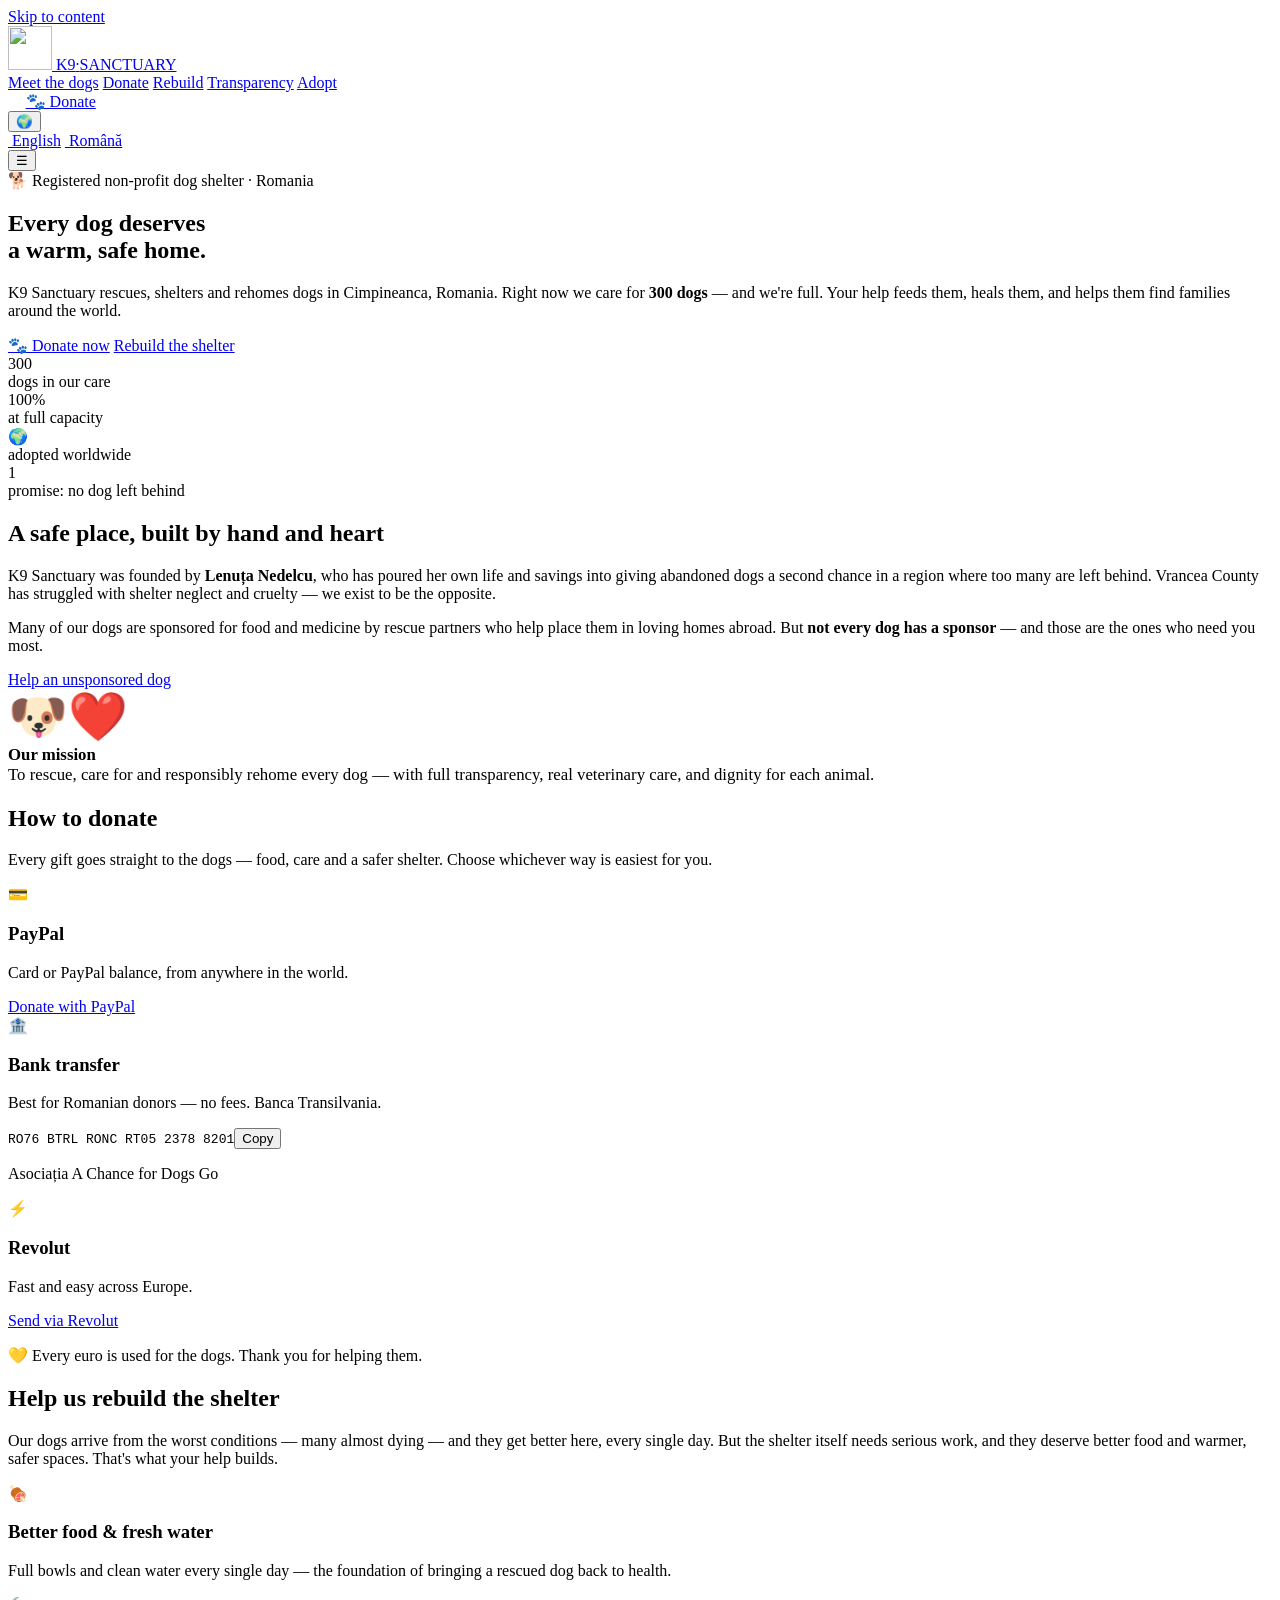
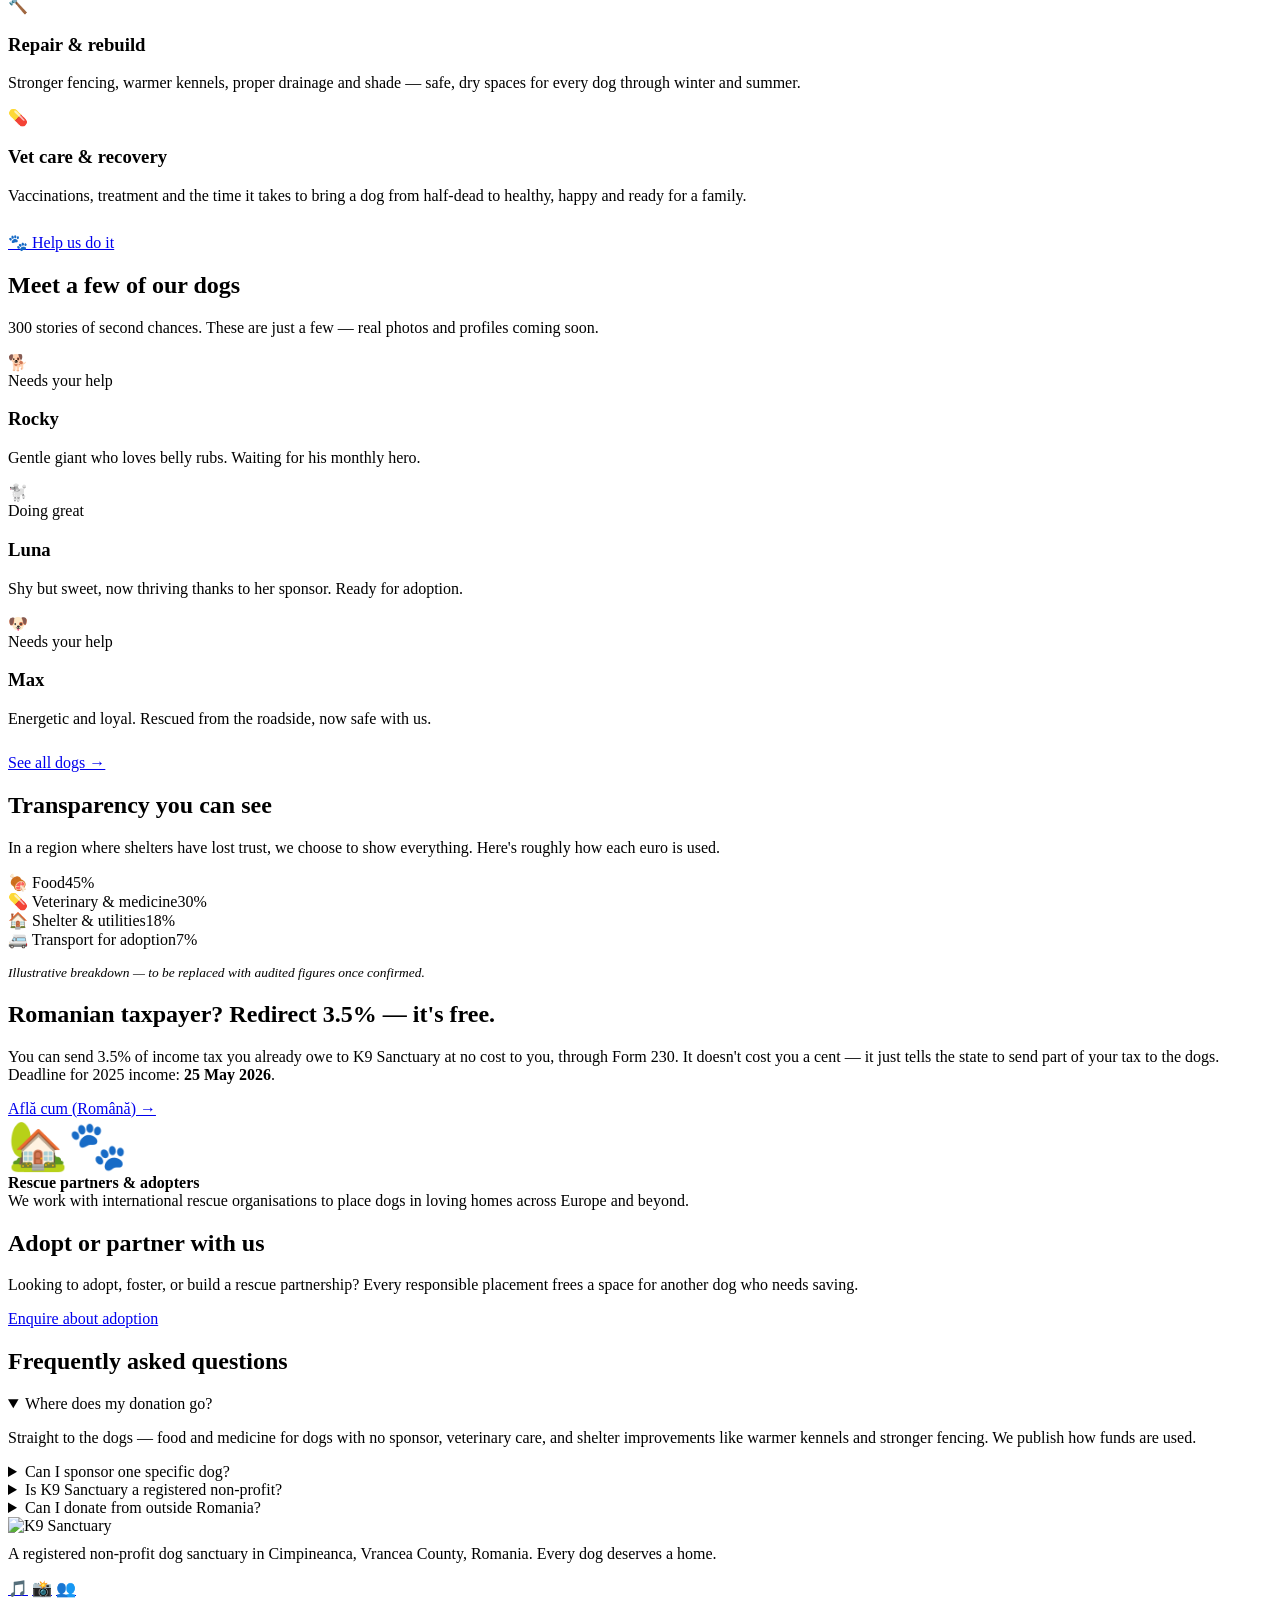
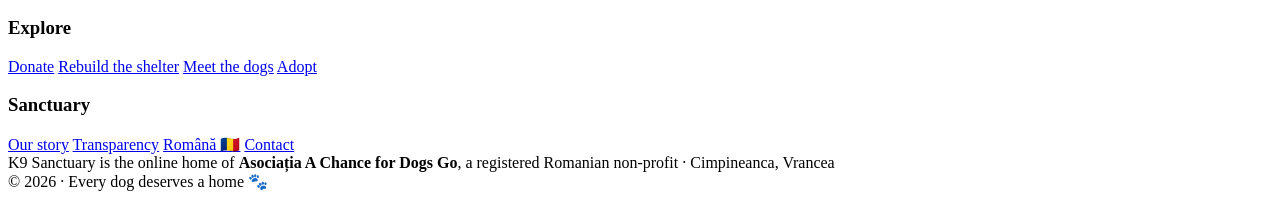
==== index.html @ 044aaf77 "Add files via upload" ====
<!DOCTYPE html>
<html lang="en">
<head>
<meta charset="UTF-8">
<meta name="viewport" content="width=device-width, initial-scale=1.0">
<title>K9 Sanctuary — Help 300 Rescued Dogs in Romania | Donate &amp; Sponsor</title>
<meta name="description" content="K9 Sanctuary is the home of Asociația A Chance for Dogs Go, a registered Romanian non-profit shelter in Cimpineanca caring for 300 rescued dogs. Donate to help feed them, fund vet care and rebuild the shelter. Every dog deserves a home.">
<meta name="theme-color" content="#1A1512">
<meta name="robots" content="index, follow">
<link rel="canonical" href="https://k9sanctuary.org/">
<link rel="alternate" hreflang="en" href="https://k9sanctuary.org/">
<link rel="alternate" hreflang="ro" href="https://k9sanctuary.org/ro/">
<link rel="alternate" hreflang="x-default" href="https://k9sanctuary.org/">
<!-- Open Graph -->
<meta property="og:type" content="website">
<meta property="og:site_name" content="K9 Sanctuary">
<meta property="og:title" content="K9 Sanctuary — Help 300 Rescued Dogs in Romania">
<meta property="og:description" content="A registered non-profit dog shelter caring for 300 rescued dogs. Sponsor, donate or adopt — every dog deserves a home.">
<meta property="og:url" content="https://k9sanctuary.org/">
<meta property="og:image" content="https://k9sanctuary.org/assets/og-image.png">
<meta property="og:locale" content="en">
<meta property="og:locale:alternate" content="ro">
<meta name="twitter:card" content="summary_large_image">
<meta name="twitter:title" content="K9 Sanctuary — Help 300 Rescued Dogs in Romania">
<meta name="twitter:description" content="Donate to help 300 rescued dogs — food, vet care and a safer shelter. Every dog deserves a home.">
<meta name="twitter:image" content="https://k9sanctuary.org/assets/og-image.png">
<link rel="icon" type="image/svg+xml" href="assets/favicon.svg">
<link rel="icon" type="image/png" sizes="192x192" href="assets/icon-192.png">
<link rel="apple-touch-icon" href="assets/apple-touch-icon.png">
<link rel="manifest" href="manifest.webmanifest">
<link rel="preconnect" href="https://fonts.googleapis.com">
<link rel="preconnect" href="https://fonts.gstatic.com" crossorigin>
<link rel="stylesheet" href="assets/styles.css">
<script defer src="assets/app.js"></script>
<!-- Structured data -->
<script type="application/ld+json">
{
  "@context":"https://schema.org",
  "@type":"NGO",
  "name":"K9 Sanctuary",
  "alternateName":"K9 Sanctuary Dog Shelter",
  "url":"https://k9sanctuary.org/",
  "logo":"https://k9sanctuary.org/assets/logo.svg",
  "description":"A registered non-profit dog shelter in Cimpineanca, Vrancea County, Romania, caring for 300 rescued dogs.",
  "foundingLocation":"Cimpineanca, Vrancea, Romania",
  "areaServed":"Worldwide",
  "address":{"@type":"PostalAddress","addressLocality":"Cimpineanca","addressRegion":"Vrancea","addressCountry":"RO"},
  "seeks":{"@type":"Demand","name":"Donations to feed and care for rescued dogs"}
}
</script>
<script type="application/ld+json">
{
  "@context":"https://schema.org","@type":"FAQPage","mainEntity":[
    {"@type":"Question","name":"Where does my donation go?","acceptedAnswer":{"@type":"Answer","text":"Donations pay for food, veterinary care and medicine for dogs that have no sponsor, plus shelter improvements such as fencing, kennels and heating."}},
    {"@type":"Question","name":"Can I sponsor a specific dog?","acceptedAnswer":{"@type":"Answer","text":"Yes. Monthly sponsorship covers one dog's food and basic care. You receive updates and photos of the dog you support."}},
    {"@type":"Question","name":"Is K9 Sanctuary a registered non-profit?","acceptedAnswer":{"@type":"Answer","text":"Yes. K9 Sanctuary is a registered Romanian non-profit association, listed in the ANAF register of non-profit entities."}}
  ]
}
</script>
</head>
<body>
<a class="skip" href="#main">Skip to content</a>

<header class="nav">
  <div class="nav-inner">
    <a class="brand" href="index.html" aria-label="K9 Sanctuary home">
      <img class="spin-badge" src="assets/paw-badge.svg" alt="" width="44" height="44">
      <span class="logo-text">K9<span class="dot">·</span>SANCTUARY</span>
    </a>
    <nav class="nav-links" id="nav-links">
      <a href="#dogs">Meet the dogs</a>
      <a href="#donate">Donate</a>
      <a href="#rebuild">Rebuild</a>
      <a href="#transparency">Transparency</a>
      <a href="#adopt">Adopt</a>
    </nav>
    <div class="nav-tools">
      <a class="btn btn-primary" href="#donate" style="padding:.6em 1.1em">🐾 Donate</a>
      <div class="lang">
        <button class="icon-btn" id="lang-btn" aria-label="Change language">🌍</button>
        <div class="lang-menu" id="lang-menu">
          <a href="index.html"><img src="https://flagcdn.com/w20/gb.png" alt=""> English</a>
          <a href="ro/"><img src="https://flagcdn.com/w20/ro.png" alt=""> Română</a>
        </div>
      </div>
      <button class="icon-btn menu-toggle" id="menu-toggle" aria-label="Menu">☰</button>
    </div>
  </div>
</header>

<main id="main">

<section class="hero">
  <div class="paw-bg"></div>
  <div class="wrap">
    <span class="eyebrow">🐕 Registered non-profit dog shelter · Romania</span>
    <h1>Every dog deserves<br>a warm, safe home.</h1>
    <p class="lead">K9 Sanctuary rescues, shelters and rehomes dogs in Cimpineanca, Romania. Right now we care for <strong>300 dogs</strong> — and we're full. Your help feeds them, heals them, and helps them find families around the world.</p>
    <div class="hero-cta">
      <a class="btn btn-primary btn-lg" href="#donate">🐾 Donate now</a>
      <a class="btn btn-ghost btn-lg" href="#rebuild">Rebuild the shelter</a>
    </div>
    <div class="stats">
      <div class="stat"><div class="n">300</div><div class="l">dogs in our care</div></div>
      <div class="stat"><div class="n">100%</div><div class="l">at full capacity</div></div>
      <div class="stat"><div class="n">🌍</div><div class="l">adopted worldwide</div></div>
      <div class="stat"><div class="n">1</div><div class="l">promise: no dog left behind</div></div>
    </div>
  </div>
</section>

<section id="story">
  <div class="wrap g2 grid" style="align-items:center">
    <div>
      <h2>A safe place, built by hand and heart</h2>
      <p>K9 Sanctuary was founded by <strong>Lenuța Nedelcu</strong>, who has poured her own life and savings into giving abandoned dogs a second chance in a region where too many are left behind. Vrancea County has struggled with shelter neglect and cruelty — we exist to be the opposite.</p>
      <p>Many of our dogs are sponsored for food and medicine by rescue partners who help place them in loving homes abroad. But <strong>not every dog has a sponsor</strong> — and those are the ones who need you most.</p>
      <a class="btn btn-teal" href="#donate">Help an unsponsored dog</a>
    </div>
    <div class="card center" style="font-size:1.05rem">
      <span class="emoji" style="font-size:3rem">🐶❤️</span>
      <p style="margin:0"><strong>Our mission</strong><br>To rescue, care for and responsibly rehome every dog — with full transparency, real veterinary care, and dignity for each animal.</p>
    </div>
  </div>
</section>

<section class="soft" id="donate">
  <div class="wrap">
    <div class="section-head">
      <h2>How to donate</h2>
      <p class="muted">Every gift goes straight to the dogs — food, care and a safer shelter. Choose whichever way is easiest for you.</p>
    </div>
    <div class="pay">
      <div class="pay-card">
        <span class="pay-ic">💳</span>
        <h3>PayPal</h3>
        <p class="muted">Card or PayPal balance, from anywhere in the world.</p>
        <a class="btn btn-primary" href="https://www.paypal.com/donate/?business=nedelculenuta347%40gmail.com&item_name=Help%20the%20rescued%20dogs%20%E2%80%94%20A%20Chance%20for%20Dogs%20Go&currency_code=EUR" target="_blank" rel="noopener">Donate with PayPal</a>
      </div>
      <div class="pay-card">
        <span class="pay-ic">🏦</span>
        <h3>Bank transfer</h3>
        <p class="muted">Best for Romanian donors — no fees. Banca Transilvania.</p>
        <div class="iban"><code>RO76 BTRL RONC RT05 2378 8201</code><button class="copy" type="button" data-copy="RO76BTRLRONCRT0523788201">Copy</button></div>
        <p class="muted small">Asociația A Chance for Dogs Go</p>
      </div>
      <div class="pay-card">
        <span class="pay-ic">⚡</span>
        <h3>Revolut</h3>
        <p class="muted">Fast and easy across Europe.</p>
        <a class="btn btn-teal" href="https://revolut.me/lenuta4f7h" target="_blank" rel="noopener">Send via Revolut</a>
      </div>
    </div>
    <p class="center muted small" style="margin-top:16px">💛 Every euro is used for the dogs. Thank you for helping them.</p>
  </div>
</section>

<section id="rebuild">
  <div class="wrap">
    <div class="section-head">
      <h2>Help us rebuild the shelter</h2>
      <p class="muted">Our dogs arrive from the worst conditions — many almost dying — and they get better here, every single day. But the shelter itself needs serious work, and they deserve better food and warmer, safer spaces. That's what your help builds.</p>
    </div>
    <div class="grid g3">
      <div class="card"><span class="emoji">🍖</span><h3>Better food &amp; fresh water</h3><p class="muted">Full bowls and clean water every single day — the foundation of bringing a rescued dog back to health.</p></div>
      <div class="card"><span class="emoji">🔨</span><h3>Repair &amp; rebuild</h3><p class="muted">Stronger fencing, warmer kennels, proper drainage and shade — safe, dry spaces for every dog through winter and summer.</p></div>
      <div class="card"><span class="emoji">💊</span><h3>Vet care &amp; recovery</h3><p class="muted">Vaccinations, treatment and the time it takes to bring a dog from half-dead to healthy, happy and ready for a family.</p></div>
    </div>
    <div class="center" style="margin-top:28px"><a class="btn btn-primary btn-lg" href="#donate">🐾 Help us do it</a></div>
  </div>
</section>

<section class="soft" id="dogs">
  <div class="wrap">
    <div class="section-head"><h2>Meet a few of our dogs</h2><p class="muted">300 stories of second chances. These are just a few — real photos and profiles coming soon.</p></div>
    <div class="grid g3">
      <div class="dog"><div class="ph">🐕</div><div class="body"><span class="tag need">Needs your help</span><h3>Rocky</h3><p class="muted">Gentle giant who loves belly rubs. Waiting for his monthly hero.</p></div></div>
      <div class="dog"><div class="ph">🐩</div><div class="body"><span class="tag ok">Doing great</span><h3>Luna</h3><p class="muted">Shy but sweet, now thriving thanks to her sponsor. Ready for adoption.</p></div></div>
      <div class="dog"><div class="ph">🐶</div><div class="body"><span class="tag need">Needs your help</span><h3>Max</h3><p class="muted">Energetic and loyal. Rescued from the roadside, now safe with us.</p></div></div>
    </div>
    <div class="center" style="margin-top:26px"><a class="btn btn-teal" href="#" data-soon="dogs">See all dogs →</a></div>
  </div>
</section>

<section id="transparency">
  <div class="wrap">
    <div class="section-head"><h2>Transparency you can see</h2><p class="muted">In a region where shelters have lost trust, we choose to show everything. Here's roughly how each euro is used.</p></div>
    <div class="bars">
      <div class="bar"><div class="top"><span>🍖 Food</span><span>45%</span></div><div class="track"><div class="fill" style="width:45%"></div></div></div>
      <div class="bar"><div class="top"><span>💊 Veterinary &amp; medicine</span><span>30%</span></div><div class="track"><div class="fill" style="width:30%"></div></div></div>
      <div class="bar"><div class="top"><span>🏠 Shelter &amp; utilities</span><span>18%</span></div><div class="track"><div class="fill" style="width:18%"></div></div></div>
      <div class="bar"><div class="top"><span>🚐 Transport for adoption</span><span>7%</span></div><div class="track"><div class="fill" style="width:7%"></div></div></div>
    </div>
    <p class="center muted" style="font-size:.84rem;margin-top:16px"><em>Illustrative breakdown — to be replaced with audited figures once confirmed.</em></p>
  </div>
</section>

<section class="soft" id="form230">
  <div class="wrap">
    <div class="band">
      <h2>Romanian taxpayer? Redirect 3.5% — it's free.</h2>
      <p>You can send 3.5% of income tax you already owe to K9 Sanctuary at no cost to you, through Form 230. It doesn't cost you a cent — it just tells the state to send part of your tax to the dogs. Deadline for 2025 income: <strong>25 May 2026</strong>.</p>
      <a class="btn btn-ghost btn-lg" href="ro/index.html#form230">Află cum (Română) →</a>
    </div>
  </div>
</section>

<section id="adopt">
  <div class="wrap g2 grid" style="align-items:center">
    <div class="card center"><span class="emoji" style="font-size:3rem">🏡🐾</span><p style="margin:0"><strong>Rescue partners &amp; adopters</strong><br>We work with international rescue organisations to place dogs in loving homes across Europe and beyond.</p></div>
    <div>
      <h2>Adopt or partner with us</h2>
      <p>Looking to adopt, foster, or build a rescue partnership? Every responsible placement frees a space for another dog who needs saving.</p>
      <a class="btn btn-primary" href="#contact" data-soon="adopt">Enquire about adoption</a>
    </div>
  </div>
</section>

<section class="soft">
  <div class="wrap faq">
    <div class="section-head"><h2>Frequently asked questions</h2></div>
    <details open><summary>Where does my donation go?</summary><p>Straight to the dogs — food and medicine for dogs with no sponsor, veterinary care, and shelter improvements like warmer kennels and stronger fencing. We publish how funds are used.</p></details>
    <details><summary>Can I sponsor one specific dog?</summary><p>Yes. Monthly sponsorship covers a dog's food and basic care, and you'll receive photos and updates about the dog you support.</p></details>
    <details><summary>Is K9 Sanctuary a registered non-profit?</summary><p>Yes — a registered Romanian non-profit association, listed in the ANAF register of non-profit entities, which also makes us eligible for Form 230 tax redirection.</p></details>
    <details><summary>Can I donate from outside Romania?</summary><p>Absolutely. We accept international donations by card, Apple Pay, Google Pay and PayPal, in multiple currencies. Dogs are adopted across Europe and worldwide.</p></details>
  </div>
</section>

</main>

<footer id="contact">
  <div class="wrap">
    <div class="foot-grid">
      <div>
        <img src="assets/logo.svg" alt="K9 Sanctuary" style="height:46px;margin-bottom:10px">
        <p class="muted" style="margin-top:0">A registered non-profit dog sanctuary in Cimpineanca, Vrancea County, Romania. Every dog deserves a home.</p>
        <div class="social">
          <a href="https://www.tiktok.com/@nedelcu.lenuta" target="_blank" rel="noopener" aria-label="TikTok">🎵</a>
          <a href="#" data-soon="instagram" aria-label="Instagram">📸</a>
          <a href="#" data-soon="facebook" aria-label="Facebook">👥</a>
        </div>
      </div>
      <div>
        <h3>Explore</h3>
        <a href="#donate">Donate</a>
        <a href="#rebuild">Rebuild the shelter</a>
        <a href="#dogs">Meet the dogs</a>
        <a href="#adopt">Adopt</a>
      </div>
      <div>
        <h3>Sanctuary</h3>
        <a href="#story">Our story</a>
        <a href="#transparency">Transparency</a>
        <a href="ro/">Română 🇷🇴</a>
        <a href="#contact">Contact</a>
      </div>
    </div>
    <div class="foot-bottom">K9 Sanctuary is the online home of <strong>Asociația A Chance for Dogs Go</strong>, a registered Romanian non-profit · Cimpineanca, Vrancea<br>© <span id="yr">2026</span> · Every dog deserves a home 🐾</div>
  </div>
</footer>
</body>
</html>
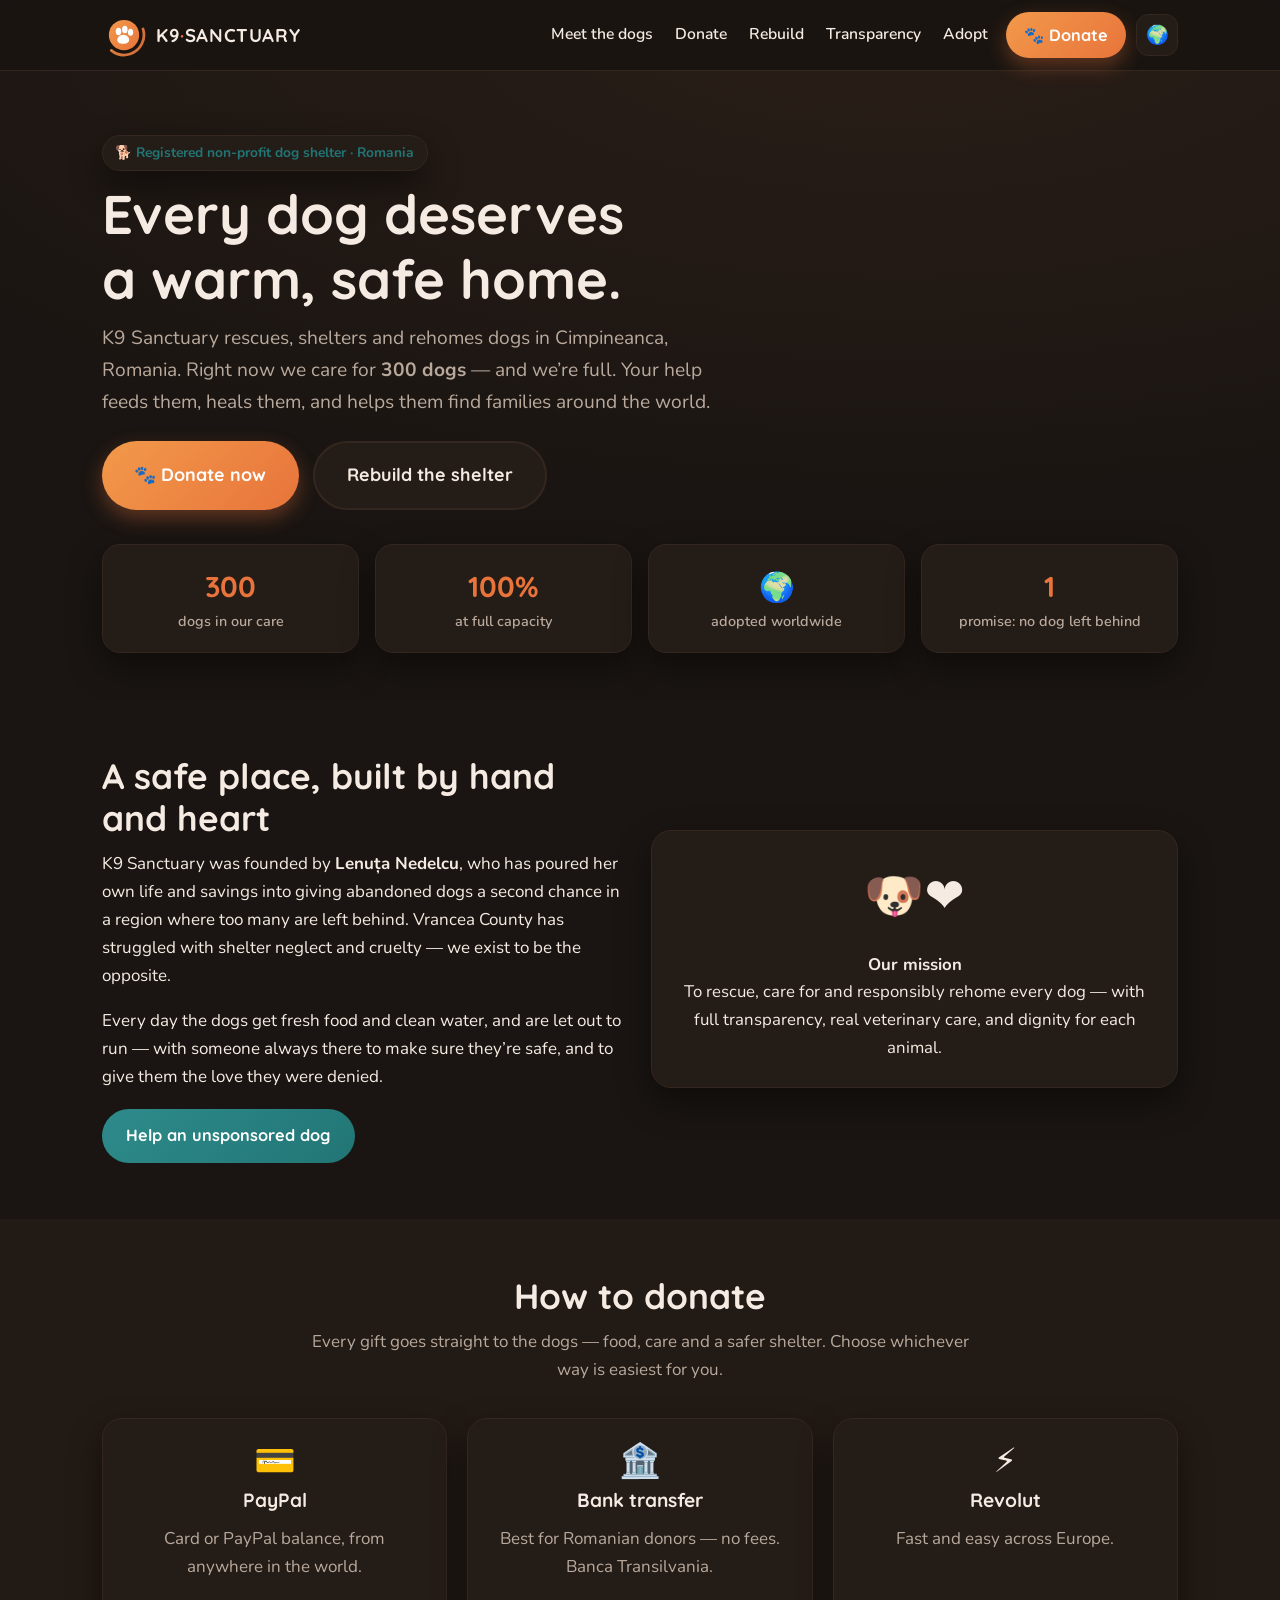
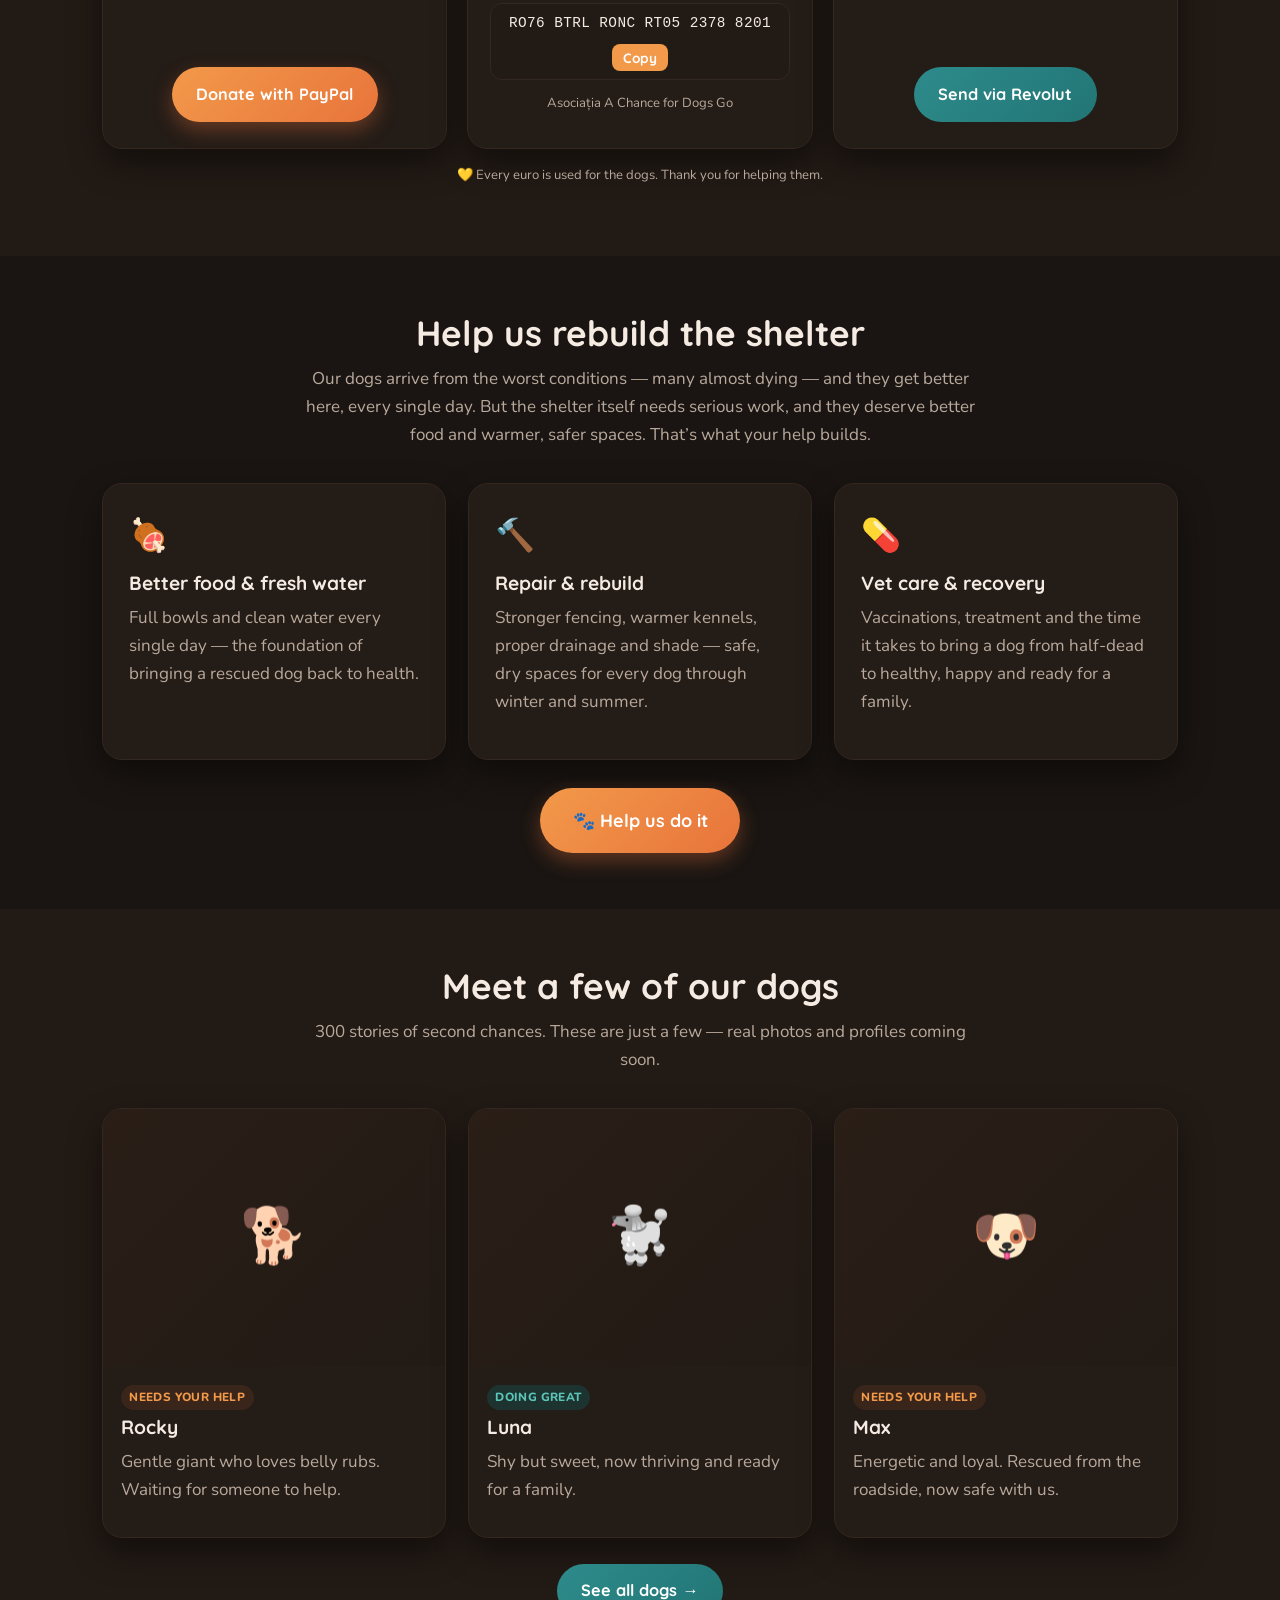
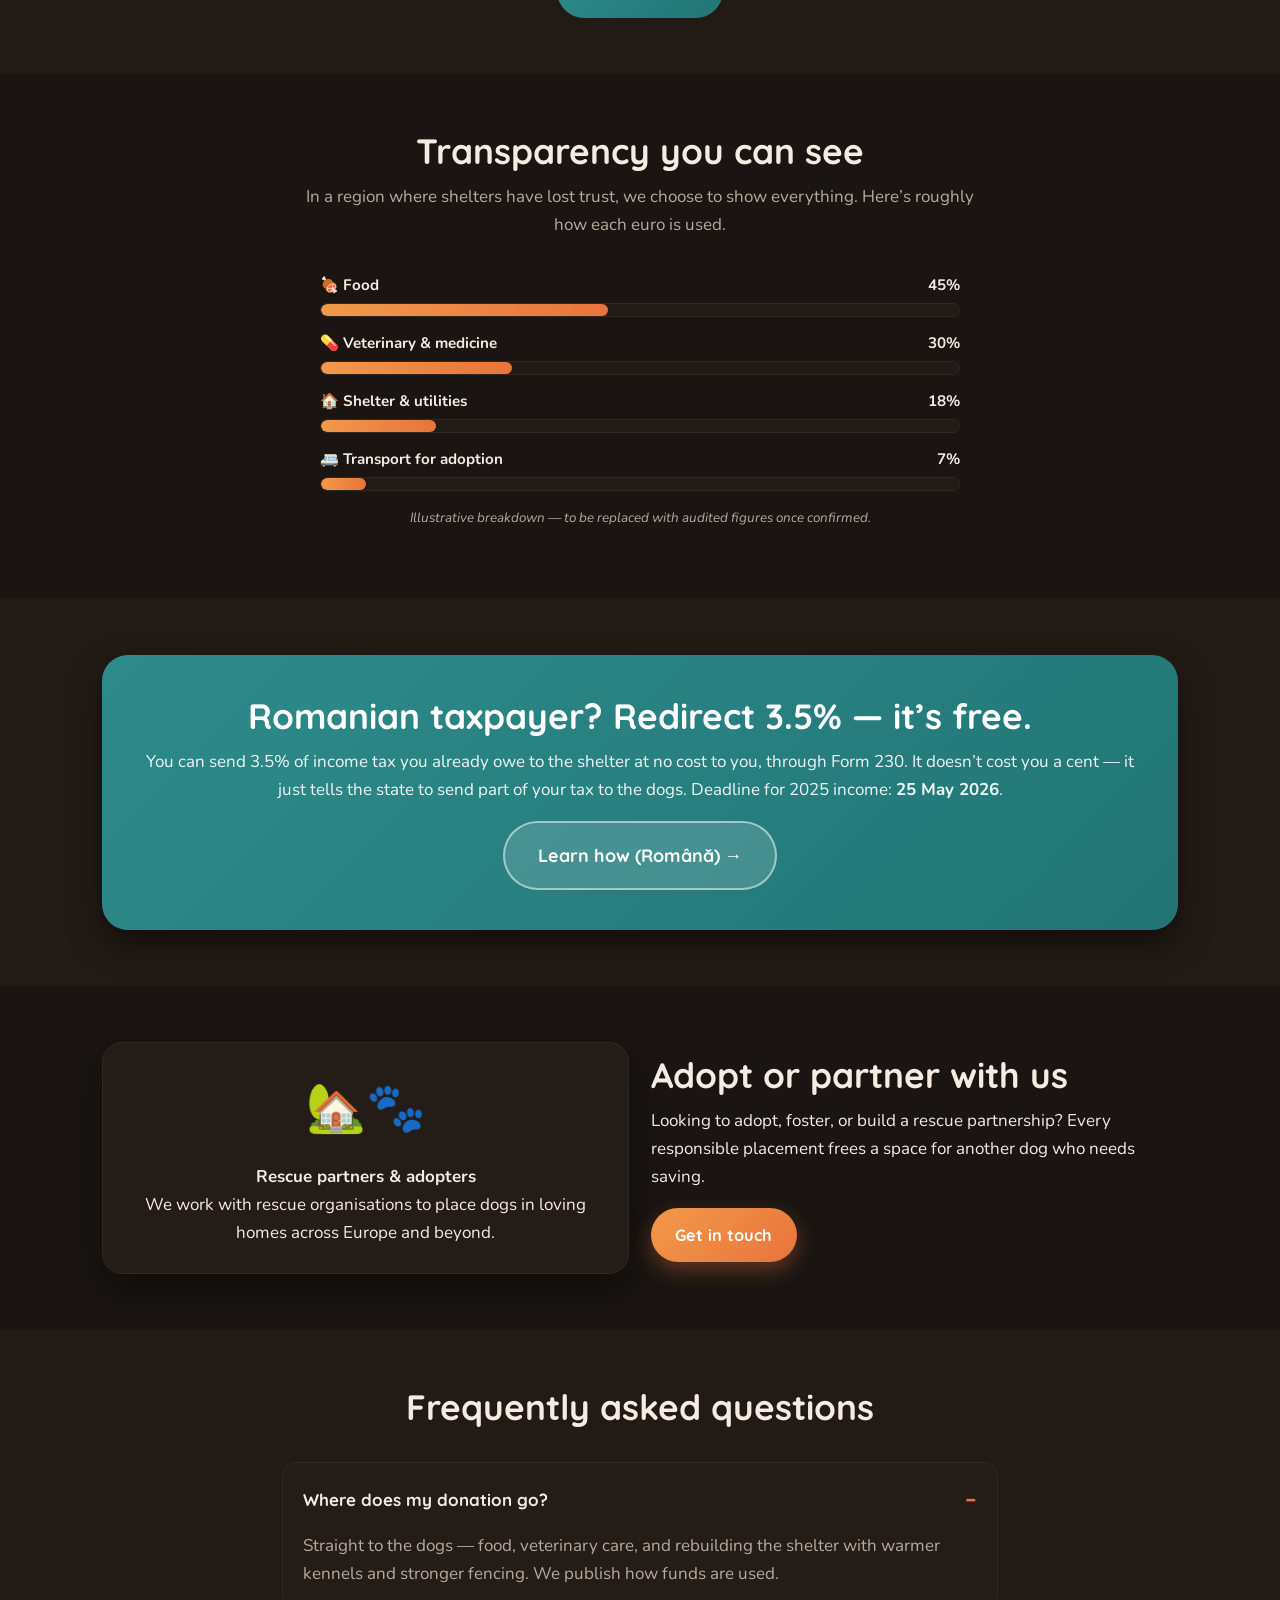
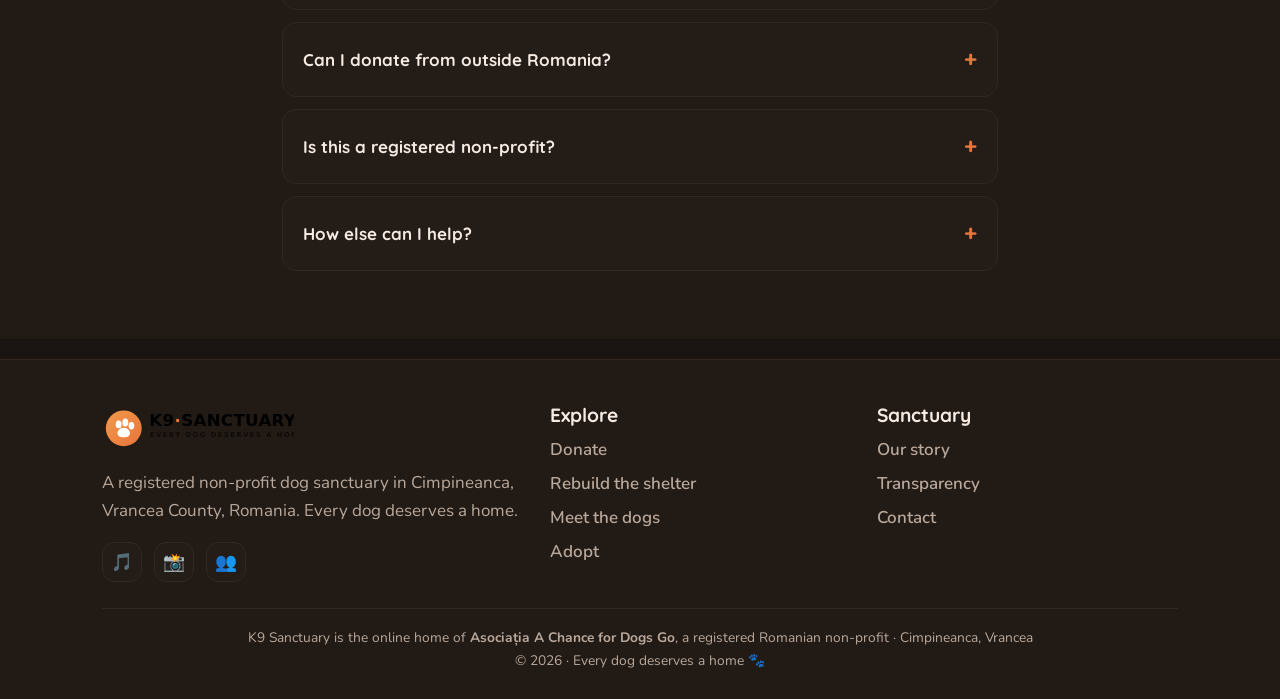
==== commit 2ccebefe: "Add files via upload" ====
--- a/index.html
+++ b/index.html
@@ -3,26 +3,35 @@
 <head>
 <meta charset="UTF-8">
 <meta name="viewport" content="width=device-width, initial-scale=1.0">
-<title>K9 Sanctuary — Help 300 Rescued Dogs in Romania | Donate &amp; Sponsor</title>
-<meta name="description" content="K9 Sanctuary is the home of Asociația A Chance for Dogs Go, a registered Romanian non-profit shelter in Cimpineanca caring for 300 rescued dogs. Donate to help feed them, fund vet care and rebuild the shelter. Every dog deserves a home.">
+<title>K9 Sanctuary — Help 300 Rescued Dogs in Romania | Donate</title>
+<meta name="description" content="K9 Sanctuary is the home of Asociația A Chance for Dogs Go, a registered Romanian non-profit shelter in Cimpineanca caring for 300 rescued dogs. Donate to help feed them, fund vet care and rebuild the shelter.">
 <meta name="theme-color" content="#1A1512">
 <meta name="robots" content="index, follow">
 <link rel="canonical" href="https://k9sanctuary.org/">
 <link rel="alternate" hreflang="en" href="https://k9sanctuary.org/">
 <link rel="alternate" hreflang="ro" href="https://k9sanctuary.org/ro/">
+<link rel="alternate" hreflang="de" href="https://k9sanctuary.org/de/">
+<link rel="alternate" hreflang="fr" href="https://k9sanctuary.org/fr/">
+<link rel="alternate" hreflang="it" href="https://k9sanctuary.org/it/">
+<link rel="alternate" hreflang="es" href="https://k9sanctuary.org/es/">
+<link rel="alternate" hreflang="nl" href="https://k9sanctuary.org/nl/">
 <link rel="alternate" hreflang="x-default" href="https://k9sanctuary.org/">
-<!-- Open Graph -->
 <meta property="og:type" content="website">
 <meta property="og:site_name" content="K9 Sanctuary">
-<meta property="og:title" content="K9 Sanctuary — Help 300 Rescued Dogs in Romania">
-<meta property="og:description" content="A registered non-profit dog shelter caring for 300 rescued dogs. Sponsor, donate or adopt — every dog deserves a home.">
+<meta property="og:title" content="K9 Sanctuary — Help 300 Rescued Dogs in Romania | Donate">
+<meta property="og:description" content="A registered non-profit shelter caring for 300 rescued dogs. Donate to help feed them, fund vet care and rebuild the shelter.">
 <meta property="og:url" content="https://k9sanctuary.org/">
 <meta property="og:image" content="https://k9sanctuary.org/assets/og-image.png">
 <meta property="og:locale" content="en">
 <meta property="og:locale:alternate" content="ro">
+<meta property="og:locale:alternate" content="de">
+<meta property="og:locale:alternate" content="fr">
+<meta property="og:locale:alternate" content="it">
+<meta property="og:locale:alternate" content="es">
+<meta property="og:locale:alternate" content="nl">
 <meta name="twitter:card" content="summary_large_image">
-<meta name="twitter:title" content="K9 Sanctuary — Help 300 Rescued Dogs in Romania">
-<meta name="twitter:description" content="Donate to help 300 rescued dogs — food, vet care and a safer shelter. Every dog deserves a home.">
+<meta name="twitter:title" content="K9 Sanctuary — Help 300 Rescued Dogs in Romania | Donate">
+<meta name="twitter:description" content="A registered non-profit shelter caring for 300 rescued dogs. Donate to help feed them, fund vet care and rebuild the shelter.">
 <meta name="twitter:image" content="https://k9sanctuary.org/assets/og-image.png">
 <link rel="icon" type="image/svg+xml" href="assets/favicon.svg">
 <link rel="icon" type="image/png" sizes="192x192" href="assets/icon-192.png">
@@ -32,38 +41,15 @@
 <link rel="preconnect" href="https://fonts.gstatic.com" crossorigin>
 <link rel="stylesheet" href="assets/styles.css">
 <script defer src="assets/app.js"></script>
-<!-- Structured data -->
-<script type="application/ld+json">
-{
-  "@context":"https://schema.org",
-  "@type":"NGO",
-  "name":"K9 Sanctuary",
-  "alternateName":"K9 Sanctuary Dog Shelter",
-  "url":"https://k9sanctuary.org/",
-  "logo":"https://k9sanctuary.org/assets/logo.svg",
-  "description":"A registered non-profit dog shelter in Cimpineanca, Vrancea County, Romania, caring for 300 rescued dogs.",
-  "foundingLocation":"Cimpineanca, Vrancea, Romania",
-  "areaServed":"Worldwide",
-  "address":{"@type":"PostalAddress","addressLocality":"Cimpineanca","addressRegion":"Vrancea","addressCountry":"RO"},
-  "seeks":{"@type":"Demand","name":"Donations to feed and care for rescued dogs"}
-}
-</script>
-<script type="application/ld+json">
-{
-  "@context":"https://schema.org","@type":"FAQPage","mainEntity":[
-    {"@type":"Question","name":"Where does my donation go?","acceptedAnswer":{"@type":"Answer","text":"Donations pay for food, veterinary care and medicine for dogs that have no sponsor, plus shelter improvements such as fencing, kennels and heating."}},
-    {"@type":"Question","name":"Can I sponsor a specific dog?","acceptedAnswer":{"@type":"Answer","text":"Yes. Monthly sponsorship covers one dog's food and basic care. You receive updates and photos of the dog you support."}},
-    {"@type":"Question","name":"Is K9 Sanctuary a registered non-profit?","acceptedAnswer":{"@type":"Answer","text":"Yes. K9 Sanctuary is a registered Romanian non-profit association, listed in the ANAF register of non-profit entities."}}
-  ]
-}
-</script>
+<script type="application/ld+json">{"@context":"https://schema.org","@type":"NGO","name":"Asociația A Chance for Dogs Go","alternateName":"K9 Sanctuary","url":"https://k9sanctuary.org/","logo":"https://k9sanctuary.org/assets/logo.svg","description":"K9 Sanctuary is the home of Asociația A Chance for Dogs Go, a registered Romanian non-profit shelter in Cimpineanca caring for 300 rescued dogs. Donate to help feed them, fund vet care and rebuild the shelter.","address":{"@type":"PostalAddress","addressLocality":"Cimpineanca","addressRegion":"Vrancea","addressCountry":"RO"},"areaServed":"Europe"}</script>
+<script type="application/ld+json">{"@context":"https://schema.org","@type":"FAQPage","mainEntity":[{"@type":"Question","name":"Where does my donation go?","acceptedAnswer":{"@type":"Answer","text":"Straight to the dogs — food, veterinary care, and rebuilding the shelter with warmer kennels and stronger fencing. We publish how funds are used."}},{"@type":"Question","name":"Can I donate from outside Romania?","acceptedAnswer":{"@type":"Answer","text":"Absolutely. We accept international donations by card and PayPal, by Revolut, and by bank transfer, in euros. Dogs are cared for and adopted across Europe."}},{"@type":"Question","name":"Is this a registered non-profit?","acceptedAnswer":{"@type":"Answer","text":"Yes — Asociația A Chance for Dogs Go, a registered Romanian non-profit association listed in the ANAF register of non-profit entities."}},{"@type":"Question","name":"How else can I help?","acceptedAnswer":{"@type":"Answer","text":"Share our dogs, follow us on TikTok, or talk to us about adoption or fostering. Awareness saves lives too."}}]}</script>
 </head>
 <body>
 <a class="skip" href="#main">Skip to content</a>
 
 <header class="nav">
   <div class="nav-inner">
-    <a class="brand" href="index.html" aria-label="K9 Sanctuary home">
+    <a class="brand" href="index.html" aria-label="K9 Sanctuary">
       <img class="spin-badge" src="assets/paw-badge.svg" alt="" width="44" height="44">
       <span class="logo-text">K9<span class="dot">·</span>SANCTUARY</span>
     </a>
@@ -81,6 +67,11 @@
         <div class="lang-menu" id="lang-menu">
           <a href="index.html"><img src="https://flagcdn.com/w20/gb.png" alt=""> English</a>
           <a href="ro/"><img src="https://flagcdn.com/w20/ro.png" alt=""> Română</a>
+          <a href="de/"><img src="https://flagcdn.com/w20/de.png" alt=""> Deutsch</a>
+          <a href="fr/"><img src="https://flagcdn.com/w20/fr.png" alt=""> Français</a>
+          <a href="it/"><img src="https://flagcdn.com/w20/it.png" alt=""> Italiano</a>
+          <a href="es/"><img src="https://flagcdn.com/w20/es.png" alt=""> Español</a>
+          <a href="nl/"><img src="https://flagcdn.com/w20/nl.png" alt=""> Nederlands</a>
         </div>
       </div>
       <button class="icon-btn menu-toggle" id="menu-toggle" aria-label="Menu">☰</button>
@@ -95,7 +86,7 @@
   <div class="wrap">
     <span class="eyebrow">🐕 Registered non-profit dog shelter · Romania</span>
     <h1>Every dog deserves<br>a warm, safe home.</h1>
-    <p class="lead">K9 Sanctuary rescues, shelters and rehomes dogs in Cimpineanca, Romania. Right now we care for <strong>300 dogs</strong> — and we're full. Your help feeds them, heals them, and helps them find families around the world.</p>
+    <p class="lead">K9 Sanctuary rescues, shelters and rehomes dogs in Cimpineanca, Romania. Right now we care for <strong>300 dogs</strong> — and we’re full. Your help feeds them, heals them, and helps them find families around the world.</p>
     <div class="hero-cta">
       <a class="btn btn-primary btn-lg" href="#donate">🐾 Donate now</a>
       <a class="btn btn-ghost btn-lg" href="#rebuild">Rebuild the shelter</a>
@@ -114,7 +105,7 @@
     <div>
       <h2>A safe place, built by hand and heart</h2>
       <p>K9 Sanctuary was founded by <strong>Lenuța Nedelcu</strong>, who has poured her own life and savings into giving abandoned dogs a second chance in a region where too many are left behind. Vrancea County has struggled with shelter neglect and cruelty — we exist to be the opposite.</p>
-      <p>Many of our dogs are sponsored for food and medicine by rescue partners who help place them in loving homes abroad. But <strong>not every dog has a sponsor</strong> — and those are the ones who need you most.</p>
+      <p>Every day the dogs get fresh food and clean water, and are let out to run — with someone always there to make sure they’re safe, and to give them the love they were denied.</p>
       <a class="btn btn-teal" href="#donate">Help an unsponsored dog</a>
     </div>
     <div class="card center" style="font-size:1.05rem">
@@ -126,28 +117,19 @@
 
 <section class="soft" id="donate">
   <div class="wrap">
-    <div class="section-head">
-      <h2>How to donate</h2>
-      <p class="muted">Every gift goes straight to the dogs — food, care and a safer shelter. Choose whichever way is easiest for you.</p>
-    </div>
+    <div class="section-head"><h2>How to donate</h2><p class="muted">Every gift goes straight to the dogs — food, care and a safer shelter. Choose whichever way is easiest for you.</p></div>
     <div class="pay">
       <div class="pay-card">
-        <span class="pay-ic">💳</span>
-        <h3>PayPal</h3>
-        <p class="muted">Card or PayPal balance, from anywhere in the world.</p>
-        <a class="btn btn-primary" href="https://www.paypal.com/donate/?business=nedelculenuta347%40gmail.com&item_name=Help%20the%20rescued%20dogs%20%E2%80%94%20A%20Chance%20for%20Dogs%20Go&currency_code=EUR" target="_blank" rel="noopener">Donate with PayPal</a>
+        <span class="pay-ic">💳</span><h3>PayPal</h3><p class="muted">Card or PayPal balance, from anywhere in the world.</p>
+        <a class="btn btn-primary" href="https://www.paypal.com/donate/?business=nedelculenuta347%40gmail.com&item_name=A%20Chance%20for%20Dogs%20Go&currency_code=EUR" target="_blank" rel="noopener">Donate with PayPal</a>
       </div>
       <div class="pay-card">
-        <span class="pay-ic">🏦</span>
-        <h3>Bank transfer</h3>
-        <p class="muted">Best for Romanian donors — no fees. Banca Transilvania.</p>
+        <span class="pay-ic">🏦</span><h3>Bank transfer</h3><p class="muted">Best for Romanian donors — no fees. Banca Transilvania.</p>
         <div class="iban"><code>RO76 BTRL RONC RT05 2378 8201</code><button class="copy" type="button" data-copy="RO76BTRLRONCRT0523788201">Copy</button></div>
         <p class="muted small">Asociația A Chance for Dogs Go</p>
       </div>
       <div class="pay-card">
-        <span class="pay-ic">⚡</span>
-        <h3>Revolut</h3>
-        <p class="muted">Fast and easy across Europe.</p>
+        <span class="pay-ic">⚡</span><h3>Revolut</h3><p class="muted">Fast and easy across Europe.</p>
         <a class="btn btn-teal" href="https://revolut.me/lenuta4f7h" target="_blank" rel="noopener">Send via Revolut</a>
       </div>
     </div>
@@ -157,14 +139,11 @@
 
 <section id="rebuild">
   <div class="wrap">
-    <div class="section-head">
-      <h2>Help us rebuild the shelter</h2>
-      <p class="muted">Our dogs arrive from the worst conditions — many almost dying — and they get better here, every single day. But the shelter itself needs serious work, and they deserve better food and warmer, safer spaces. That's what your help builds.</p>
-    </div>
+    <div class="section-head"><h2>Help us rebuild the shelter</h2><p class="muted">Our dogs arrive from the worst conditions — many almost dying — and they get better here, every single day. But the shelter itself needs serious work, and they deserve better food and warmer, safer spaces. That’s what your help builds.</p></div>
     <div class="grid g3">
-      <div class="card"><span class="emoji">🍖</span><h3>Better food &amp; fresh water</h3><p class="muted">Full bowls and clean water every single day — the foundation of bringing a rescued dog back to health.</p></div>
-      <div class="card"><span class="emoji">🔨</span><h3>Repair &amp; rebuild</h3><p class="muted">Stronger fencing, warmer kennels, proper drainage and shade — safe, dry spaces for every dog through winter and summer.</p></div>
-      <div class="card"><span class="emoji">💊</span><h3>Vet care &amp; recovery</h3><p class="muted">Vaccinations, treatment and the time it takes to bring a dog from half-dead to healthy, happy and ready for a family.</p></div>
+      <div class="card"><span class="emoji">🍖</span><h3>Better food & fresh water</h3><p class="muted">Full bowls and clean water every single day — the foundation of bringing a rescued dog back to health.</p></div>
+      <div class="card"><span class="emoji">🔨</span><h3>Repair & rebuild</h3><p class="muted">Stronger fencing, warmer kennels, proper drainage and shade — safe, dry spaces for every dog through winter and summer.</p></div>
+      <div class="card"><span class="emoji">💊</span><h3>Vet care & recovery</h3><p class="muted">Vaccinations, treatment and the time it takes to bring a dog from half-dead to healthy, happy and ready for a family.</p></div>
     </div>
     <div class="center" style="margin-top:28px"><a class="btn btn-primary btn-lg" href="#donate">🐾 Help us do it</a></div>
   </div>
@@ -174,8 +153,8 @@
   <div class="wrap">
     <div class="section-head"><h2>Meet a few of our dogs</h2><p class="muted">300 stories of second chances. These are just a few — real photos and profiles coming soon.</p></div>
     <div class="grid g3">
-      <div class="dog"><div class="ph">🐕</div><div class="body"><span class="tag need">Needs your help</span><h3>Rocky</h3><p class="muted">Gentle giant who loves belly rubs. Waiting for his monthly hero.</p></div></div>
-      <div class="dog"><div class="ph">🐩</div><div class="body"><span class="tag ok">Doing great</span><h3>Luna</h3><p class="muted">Shy but sweet, now thriving thanks to her sponsor. Ready for adoption.</p></div></div>
+      <div class="dog"><div class="ph">🐕</div><div class="body"><span class="tag need">Needs your help</span><h3>Rocky</h3><p class="muted">Gentle giant who loves belly rubs. Waiting for someone to help.</p></div></div>
+      <div class="dog"><div class="ph">🐩</div><div class="body"><span class="tag ok">Doing great</span><h3>Luna</h3><p class="muted">Shy but sweet, now thriving and ready for a family.</p></div></div>
       <div class="dog"><div class="ph">🐶</div><div class="body"><span class="tag need">Needs your help</span><h3>Max</h3><p class="muted">Energetic and loyal. Rescued from the roadside, now safe with us.</p></div></div>
     </div>
     <div class="center" style="margin-top:26px"><a class="btn btn-teal" href="#" data-soon="dogs">See all dogs →</a></div>
@@ -184,11 +163,11 @@
 
 <section id="transparency">
   <div class="wrap">
-    <div class="section-head"><h2>Transparency you can see</h2><p class="muted">In a region where shelters have lost trust, we choose to show everything. Here's roughly how each euro is used.</p></div>
+    <div class="section-head"><h2>Transparency you can see</h2><p class="muted">In a region where shelters have lost trust, we choose to show everything. Here’s roughly how each euro is used.</p></div>
     <div class="bars">
       <div class="bar"><div class="top"><span>🍖 Food</span><span>45%</span></div><div class="track"><div class="fill" style="width:45%"></div></div></div>
-      <div class="bar"><div class="top"><span>💊 Veterinary &amp; medicine</span><span>30%</span></div><div class="track"><div class="fill" style="width:30%"></div></div></div>
-      <div class="bar"><div class="top"><span>🏠 Shelter &amp; utilities</span><span>18%</span></div><div class="track"><div class="fill" style="width:18%"></div></div></div>
+      <div class="bar"><div class="top"><span>💊 Veterinary & medicine</span><span>30%</span></div><div class="track"><div class="fill" style="width:30%"></div></div></div>
+      <div class="bar"><div class="top"><span>🏠 Shelter & utilities</span><span>18%</span></div><div class="track"><div class="fill" style="width:18%"></div></div></div>
       <div class="bar"><div class="top"><span>🚐 Transport for adoption</span><span>7%</span></div><div class="track"><div class="fill" style="width:7%"></div></div></div>
     </div>
     <p class="center muted" style="font-size:.84rem;margin-top:16px"><em>Illustrative breakdown — to be replaced with audited figures once confirmed.</em></p>
@@ -198,20 +177,19 @@
 <section class="soft" id="form230">
   <div class="wrap">
     <div class="band">
-      <h2>Romanian taxpayer? Redirect 3.5% — it's free.</h2>
-      <p>You can send 3.5% of income tax you already owe to K9 Sanctuary at no cost to you, through Form 230. It doesn't cost you a cent — it just tells the state to send part of your tax to the dogs. Deadline for 2025 income: <strong>25 May 2026</strong>.</p>
-      <a class="btn btn-ghost btn-lg" href="ro/index.html#form230">Află cum (Română) →</a>
-    </div>
-  </div>
-</section>
-
+      <h2>Romanian taxpayer? Redirect 3.5% — it’s free.</h2>
+      <p>You can send 3.5% of income tax you already owe to the shelter at no cost to you, through Form 230. It doesn’t cost you a cent — it just tells the state to send part of your tax to the dogs. Deadline for 2025 income: <strong>25 May 2026</strong>.</p>
+      <a class="btn btn-ghost btn-lg" href="ro/index.html#form230">Learn how (Română) →</a>
+    </div>
+  </div>
+</section>
 <section id="adopt">
   <div class="wrap g2 grid" style="align-items:center">
-    <div class="card center"><span class="emoji" style="font-size:3rem">🏡🐾</span><p style="margin:0"><strong>Rescue partners &amp; adopters</strong><br>We work with international rescue organisations to place dogs in loving homes across Europe and beyond.</p></div>
+    <div class="card center"><span class="emoji" style="font-size:3rem">🏡🐾</span><p style="margin:0"><strong>Rescue partners & adopters</strong><br>We work with rescue organisations to place dogs in loving homes across Europe and beyond.</p></div>
     <div>
       <h2>Adopt or partner with us</h2>
       <p>Looking to adopt, foster, or build a rescue partnership? Every responsible placement frees a space for another dog who needs saving.</p>
-      <a class="btn btn-primary" href="#contact" data-soon="adopt">Enquire about adoption</a>
+      <a class="btn btn-primary" href="https://www.tiktok.com/@nedelcu.lenuta" target="_blank" rel="noopener">Get in touch</a>
     </div>
   </div>
 </section>
@@ -219,10 +197,10 @@
 <section class="soft">
   <div class="wrap faq">
     <div class="section-head"><h2>Frequently asked questions</h2></div>
-    <details open><summary>Where does my donation go?</summary><p>Straight to the dogs — food and medicine for dogs with no sponsor, veterinary care, and shelter improvements like warmer kennels and stronger fencing. We publish how funds are used.</p></details>
-    <details><summary>Can I sponsor one specific dog?</summary><p>Yes. Monthly sponsorship covers a dog's food and basic care, and you'll receive photos and updates about the dog you support.</p></details>
-    <details><summary>Is K9 Sanctuary a registered non-profit?</summary><p>Yes — a registered Romanian non-profit association, listed in the ANAF register of non-profit entities, which also makes us eligible for Form 230 tax redirection.</p></details>
-    <details><summary>Can I donate from outside Romania?</summary><p>Absolutely. We accept international donations by card, Apple Pay, Google Pay and PayPal, in multiple currencies. Dogs are adopted across Europe and worldwide.</p></details>
+    <details open><summary>Where does my donation go?</summary><p>Straight to the dogs — food, veterinary care, and rebuilding the shelter with warmer kennels and stronger fencing. We publish how funds are used.</p></details>
+    <details><summary>Can I donate from outside Romania?</summary><p>Absolutely. We accept international donations by card and PayPal, by Revolut, and by bank transfer, in euros. Dogs are cared for and adopted across Europe.</p></details>
+    <details><summary>Is this a registered non-profit?</summary><p>Yes — Asociația A Chance for Dogs Go, a registered Romanian non-profit association listed in the ANAF register of non-profit entities.</p></details>
+    <details><summary>How else can I help?</summary><p>Share our dogs, follow us on TikTok, or talk to us about adoption or fostering. Awareness saves lives too.</p></details>
   </div>
 </section>
 
@@ -251,7 +229,6 @@
         <h3>Sanctuary</h3>
         <a href="#story">Our story</a>
         <a href="#transparency">Transparency</a>
-        <a href="ro/">Română 🇷🇴</a>
         <a href="#contact">Contact</a>
       </div>
     </div>
--- a/assets/styles.css
+++ b/assets/styles.css
@@ -0,0 +1,186 @@
+/* ============================================================
+   K9 Sanctuary — shared stylesheet
+   Warm, friendly, dog-loving. Light + dark theme.
+   ============================================================ */
+@import url('https://fonts.googleapis.com/css2?family=Quicksand:wght@500;600;700&family=Nunito:wght@400;600;700;800&display=swap');
+
+:root{
+  color-scheme: dark;
+  --amber:#F2994A; --amber-deep:#E8743B; --teal:#2E8B8B; --teal-deep:#227575;
+  --paw:#7A4B2B;
+  /* single warm dark palette (donation-optimised) */
+  --bg:#1A1512; --bg-soft:#221A15; --card:#241C17; --ink:#F5EBE2; --muted:#B9A99C;
+  --line:#33271F; --shadow:0 14px 34px rgba(0,0,0,.45);
+  --hero-a:#2A1E17; --hero-b:#1A1512; --ring:rgba(242,153,74,.4);
+}
+*{box-sizing:border-box}
+html{scroll-behavior:smooth}
+body{
+  margin:0; background:var(--bg); color:var(--ink);
+  font-family:'Nunito',system-ui,-apple-system,Segoe UI,Roboto,sans-serif;
+  font-size:17px; line-height:1.65; -webkit-font-smoothing:antialiased;
+  transition:background .3s ease,color .3s ease;
+}
+h1,h2,h3,.logo-text{font-family:'Quicksand','Nunito',sans-serif;font-weight:700;line-height:1.2}
+h1{font-size:clamp(2.1rem,5vw,3.4rem);margin:.2em 0}
+h2{font-size:clamp(1.5rem,3.4vw,2.2rem);margin:0 0 .3em}
+h3{font-size:1.2rem;margin:0 0 .3em}
+p{margin:.5em 0 1em}
+a{color:var(--teal-deep);text-decoration:none}
+a:hover{color:var(--amber-deep)}
+.wrap{max-width:1120px;margin:0 auto;padding:0 22px}
+.center{text-align:center}
+.muted{color:var(--muted)}
+
+/* buttons */
+.btn{display:inline-flex;align-items:center;gap:.5em;border:none;cursor:pointer;
+  font-family:'Quicksand',sans-serif;font-weight:700;font-size:1.02rem;
+  padding:.85em 1.5em;border-radius:999px;transition:transform .15s ease,box-shadow .2s ease,background .2s;}
+.btn:focus-visible{outline:3px solid var(--ring);outline-offset:2px}
+.btn-primary{background:linear-gradient(135deg,var(--amber),var(--amber-deep));color:#fff;
+  box-shadow:0 8px 20px rgba(232,116,59,.35)}
+.btn-primary:hover{transform:translateY(-2px);box-shadow:0 12px 26px rgba(232,116,59,.45);color:#fff}
+.btn-ghost{background:var(--card);color:var(--ink);border:2px solid var(--line)}
+.btn-ghost:hover{border-color:var(--amber);transform:translateY(-2px);color:var(--ink)}
+.btn-teal{background:linear-gradient(135deg,var(--teal),var(--teal-deep));color:#fff}
+.btn-teal:hover{transform:translateY(-2px);color:#fff}
+.btn-lg{font-size:1.12rem;padding:1em 1.8em}
+
+/* header */
+header.nav{position:sticky;top:0;z-index:50;backdrop-filter:saturate(1.4) blur(10px);
+  background:color-mix(in srgb,var(--bg) 82%,transparent);border-bottom:1px solid var(--line)}
+.nav-inner{display:flex;align-items:center;gap:18px;padding:12px 22px;max-width:1120px;margin:0 auto}
+.brand{display:flex;align-items:center;gap:10px;color:var(--ink)}
+.brand svg{height:42px;width:auto;color:var(--ink)}
+.nav-links{display:flex;gap:22px;margin-left:auto;align-items:center}
+.nav-links a{color:var(--ink);font-weight:600;font-size:.98rem}
+.nav-links a:hover{color:var(--amber-deep)}
+.nav-tools{display:flex;align-items:center;gap:10px}
+.icon-btn{background:var(--card);border:1px solid var(--line);border-radius:12px;width:42px;height:42px;
+  display:grid;place-items:center;cursor:pointer;font-size:1.15rem;color:var(--ink);transition:transform .15s,border-color .2s}
+.icon-btn:hover{transform:translateY(-1px);border-color:var(--amber)}
+.lang{position:relative}
+.lang-menu{position:absolute;right:0;top:48px;background:var(--card);border:1px solid var(--line);
+  border-radius:14px;box-shadow:var(--shadow);padding:6px;display:none;min-width:150px}
+.lang-menu.open{display:block}
+.lang-menu a{display:flex;align-items:center;gap:9px;padding:9px 12px;border-radius:9px;color:var(--ink);font-weight:600;font-size:.95rem}
+.lang-menu a:hover{background:var(--bg-soft)}
+.lang-menu img{width:20px;border-radius:3px}
+.menu-toggle{display:none}
+
+/* hero */
+.hero{background:radial-gradient(1200px 500px at 70% -10%,var(--hero-a),var(--hero-b));padding:64px 0 46px;position:relative;overflow:hidden}
+.hero .wrap{position:relative;z-index:2}
+.hero .eyebrow{display:inline-flex;align-items:center;gap:8px;background:var(--card);border:1px solid var(--line);
+  color:var(--teal-deep);font-weight:700;font-size:.86rem;padding:.4em .9em;border-radius:999px;box-shadow:var(--shadow)}
+.hero p.lead{font-size:1.2rem;max-width:640px;color:var(--muted)}
+.hero-cta{display:flex;gap:14px;flex-wrap:wrap;margin-top:22px}
+.paw-bg{position:absolute;inset:0;opacity:.05;background-image:radial-gradient(circle at 10% 20%,var(--amber) 0 2px,transparent 3px);z-index:1}
+
+/* stat strip */
+.stats{display:grid;grid-template-columns:repeat(4,1fr);gap:16px;margin:34px 0 0}
+.stat{background:var(--card);border:1px solid var(--line);border-radius:18px;padding:18px;text-align:center;box-shadow:var(--shadow)}
+.stat .n{font-family:'Quicksand';font-weight:700;font-size:1.8rem;color:var(--amber-deep)}
+.stat .l{font-size:.9rem;color:var(--muted);font-weight:600}
+
+/* sections */
+section{padding:56px 0}
+section.soft{background:var(--bg-soft)}
+.section-head{max-width:680px;margin:0 auto 34px;text-align:center}
+.grid{display:grid;gap:22px}
+.g3{grid-template-columns:repeat(3,1fr)}
+.g2{grid-template-columns:repeat(2,1fr)}
+.card{background:var(--card);border:1px solid var(--line);border-radius:20px;padding:26px;box-shadow:var(--shadow);transition:transform .18s}
+.card:hover{transform:translateY(-4px)}
+.card .emoji{font-size:2rem;display:block;margin-bottom:.3em}
+
+/* dog cards */
+.dog{background:var(--card);border:1px solid var(--line);border-radius:20px;overflow:hidden;box-shadow:var(--shadow);transition:transform .18s}
+.dog:hover{transform:translateY(-4px)}
+.dog .ph{aspect-ratio:4/3;display:grid;place-items:center;font-size:3.4rem;
+  background:linear-gradient(135deg,var(--hero-a),var(--bg-soft))}
+.dog .body{padding:16px 18px}
+.dog .tag{display:inline-block;font-size:.74rem;font-weight:800;letter-spacing:.4px;text-transform:uppercase;
+  padding:.25em .7em;border-radius:999px;margin-bottom:.5em}
+.tag.need{background:#3a251a;color:#F2994A}
+.tag.ok{background:#1c3330;color:#5CC4B6}
+
+/* donation tiers */
+.tiers{display:grid;grid-template-columns:repeat(4,1fr);gap:18px}
+.tier{background:var(--card);border:2px solid var(--line);border-radius:20px;padding:24px;text-align:center;transition:border-color .2s,transform .18s}
+.tier:hover{border-color:var(--amber);transform:translateY(-4px)}
+.tier.feat{border-color:var(--amber);box-shadow:var(--shadow)}
+.tier .amt{font-family:'Quicksand';font-weight:700;font-size:2rem;color:var(--amber-deep)}
+.tier .per{font-size:.85rem;color:var(--muted);font-weight:700}
+.tier ul{list-style:none;padding:0;margin:14px 0;text-align:left;font-size:.95rem}
+.tier li{padding:.3em 0 .3em 1.6em;position:relative}
+.tier li:before{content:"🐾";position:absolute;left:0;font-size:.9em}
+
+/* transparency bar */
+.bars{max-width:640px;margin:0 auto}
+.bar{margin:14px 0}
+.bar .top{display:flex;justify-content:space-between;font-weight:700;font-size:.95rem;margin-bottom:5px}
+.bar .track{height:14px;background:var(--bg-soft);border-radius:999px;overflow:hidden;border:1px solid var(--line)}
+.bar .fill{height:100%;border-radius:999px;background:linear-gradient(90deg,var(--amber),var(--amber-deep))}
+
+/* form230 / cta band */
+.band{background:linear-gradient(135deg,var(--teal),var(--teal-deep));color:#fff;border-radius:26px;padding:40px;text-align:center;box-shadow:var(--shadow)}
+.band h2{color:#fff}
+.band p{color:rgba(255,255,255,.92)}
+.band .btn-ghost{background:rgba(255,255,255,.14);color:#fff;border-color:rgba(255,255,255,.5)}
+.band .btn-ghost:hover{background:rgba(255,255,255,.24);color:#fff}
+
+/* faq */
+.faq{max-width:760px;margin:0 auto}
+details{background:var(--card);border:1px solid var(--line);border-radius:14px;padding:4px 20px;margin:12px 0}
+details summary{cursor:pointer;font-family:'Quicksand';font-weight:700;padding:14px 0;list-style:none;display:flex;justify-content:space-between;align-items:center}
+details summary::-webkit-details-marker{display:none}
+details summary:after{content:"+";font-size:1.4rem;color:var(--amber-deep)}
+details[open] summary:after{content:"–"}
+details p{margin-top:0;color:var(--muted)}
+
+/* footer */
+footer{background:var(--bg-soft);border-top:1px solid var(--line);padding:44px 0 26px;margin-top:20px}
+.foot-grid{display:grid;grid-template-columns:1.4fr 1fr 1fr;gap:26px}
+.foot-grid a{display:block;color:var(--muted);font-weight:600;padding:3px 0}
+.foot-grid a:hover{color:var(--amber-deep)}
+.foot-bottom{text-align:center;color:var(--muted);font-size:.86rem;margin-top:26px;border-top:1px solid var(--line);padding-top:18px}
+.social{display:flex;gap:12px;margin-top:12px}
+.social a{width:40px;height:40px;border-radius:12px;background:var(--card);border:1px solid var(--line);display:grid;place-items:center;font-size:1.1rem}
+
+/* responsive */
+@media(max-width:900px){
+  .g3,.g2,.stats,.tiers,.foot-grid{grid-template-columns:1fr 1fr}
+  .nav-links{display:none;position:absolute;top:66px;left:0;right:0;flex-direction:column;
+    background:var(--bg);border-bottom:1px solid var(--line);padding:14px 22px;gap:6px}
+  .nav-links.open{display:flex}
+  .menu-toggle{display:grid}
+}
+@media(max-width:560px){
+  .g3,.g2,.stats,.tiers,.foot-grid{grid-template-columns:1fr}
+  section{padding:42px 0}
+  .band{padding:28px 20px}
+}
+.skip{position:absolute;left:-999px}
+.skip:focus{left:12px;top:12px;background:var(--card);padding:10px 16px;border-radius:10px;z-index:100}
+
+/* spinning signature logo */
+.spin-badge{height:44px;width:44px;display:block;flex:0 0 auto}
+.logo-text{font-family:'Quicksand',sans-serif;font-weight:700;font-size:1.16rem;color:var(--ink);letter-spacing:.6px;white-space:nowrap}
+.logo-text .dot{color:var(--amber-deep)}
+@media(max-width:420px){.logo-text{font-size:1rem}}
+
+/* payment methods */
+.pay{display:grid;grid-template-columns:repeat(3,1fr);gap:20px;margin-top:8px;align-items:stretch}
+.pay-card{background:var(--card);border:1px solid var(--line);border-radius:20px;padding:26px 22px;text-align:center;box-shadow:var(--shadow);display:flex;flex-direction:column;align-items:center;gap:8px}
+.pay-card .pay-ic{font-size:2.1rem;line-height:1}
+.pay-card h3{margin:.1em 0}
+.pay-card p{margin:.2em 0 .6em}
+.pay-card .btn{margin-top:auto}
+.iban{display:flex;align-items:center;gap:8px;background:var(--bg-soft);border:1px solid var(--line);border-radius:12px;padding:8px 10px;margin:4px 0 2px;flex-wrap:wrap;justify-content:center}
+.iban code{font-family:ui-monospace,Menlo,Consolas,monospace;font-size:.9rem;color:var(--ink);letter-spacing:.4px}
+.copy{border:none;background:var(--amber);color:#fff;font-weight:700;border-radius:8px;padding:5px 11px;cursor:pointer;font-family:'Quicksand',sans-serif;font-size:.85rem;transition:background .2s}
+.copy:hover{background:var(--amber-deep)}
+.copy.done{background:var(--teal)}
+.small{font-size:.82rem}
+@media(max-width:820px){.pay{grid-template-columns:1fr}}
